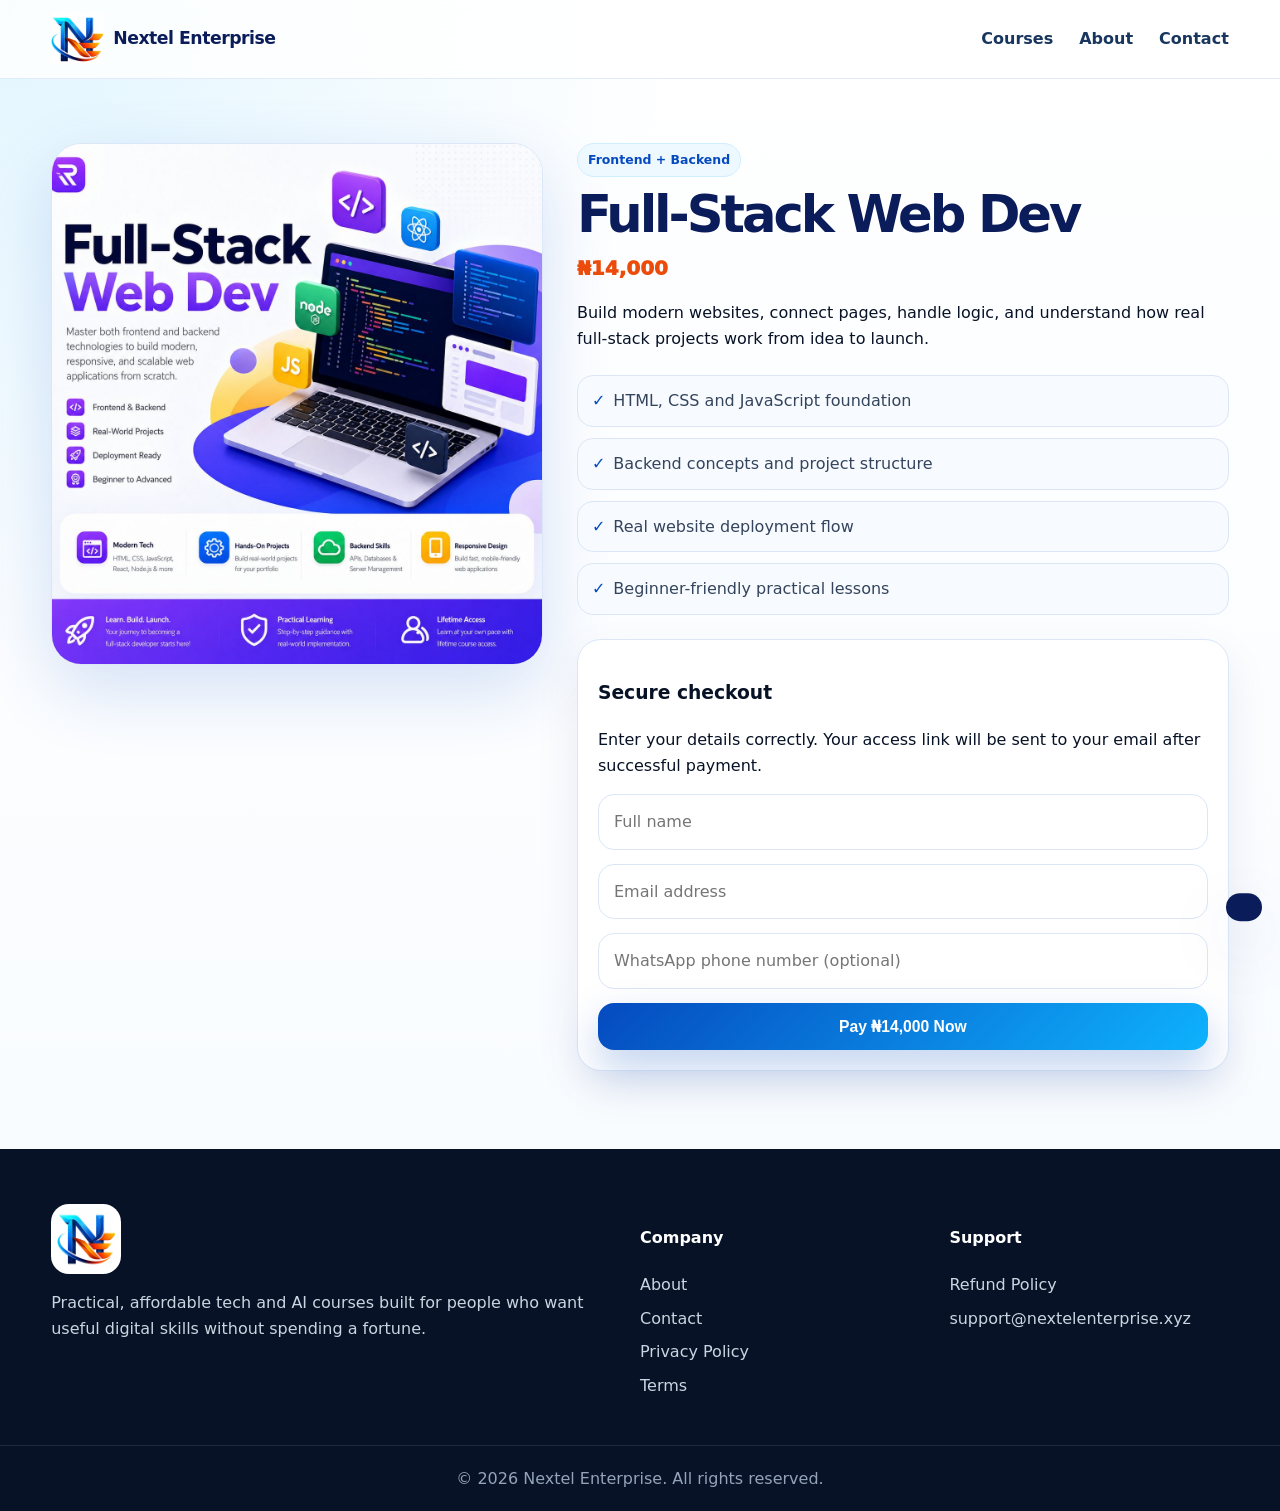
==== product6163.html @ 2b220c08 "Add files via upload" ====
<!doctype html>
<html lang="en">

<!-- Mirrored from nextelenterprise.xyz/product.php?course=full-stack-web-dev by HTTrack Website Copier/3.x [XR&CO'2014], Mon, 29 Jun 2026 17:29:17 GMT -->
<!-- Added by HTTrack --><meta http-equiv="content-type" content="text/html;charset=UTF-8" /><!-- /Added by HTTrack -->
<head>
  <meta charset="utf-8">
  <meta name="viewport" content="width=device-width, initial-scale=1">
  <title>Full-Stack Web Dev | Nextel Enterprise</title>
  <meta name="description" content="Build modern websites, connect pages, handle logic, and understand how real full-stack projects work from idea to launch.">
  <meta name="theme-color" content="#054ABF">
  <meta property="og:title" content="Full-Stack Web Dev | Nextel Enterprise">
  <meta property="og:description" content="Build modern websites, connect pages, handle logic, and understand how real full-stack projects work from idea to launch.">
  <meta property="og:image" content="assets/images/logo.png">
  <meta property="og:url" content="index.html">
  <meta property="og:type" content="website">
  <link rel="apple-touch-icon" sizes="180x180" href="assets/favicon/apple-touch-icon.png">
  <link rel="icon" type="image/png" sizes="32x32" href="assets/favicon/favicon-32x32.png">
  <link rel="icon" type="image/png" sizes="16x16" href="assets/favicon/favicon-16x16.png">
  <link rel="manifest" href="assets/favicon/site.webmanifest">
  <link rel="shortcut icon" href="assets/favicon/favicon.ico">
  <link rel="stylesheet" href="assets/css/style.css">
  
</head>
<body>
<header class="site-header">
  <nav class="nav container">
    <a href="index.html" class="brand" aria-label="Nextel Enterprise home"><img src="assets/images/logo.png" alt="Nextel Enterprise logo"><span>Nextel Enterprise</span></a>
    <button class="nav-toggle" type="button" aria-label="Open menu">☰</button>
    <div class="nav-links">
      <a href="index.html#courses">Courses</a><a href="about.html">About</a><a href="contact.html">Contact</a>
    </div>
  </nav>
</header>
<main>
<section class="page-hero"><div class="container product-grid"><div class="product-image"><img class="js-lightbox" src="assets/images/full-stack-web-dev.jpg" alt="Full-Stack Web Dev"></div><div class="product-info"><span class="badge">Frontend + Backend</span><h1>Full-Stack Web Dev</h1><div class="price">₦14,000</div><p>Build modern websites, connect pages, handle logic, and understand how real full-stack projects work from idea to launch.</p><ul class="features-list"><li>HTML, CSS and JavaScript foundation</li><li>Backend concepts and project structure</li><li>Real website deployment flow</li><li>Beginner-friendly practical lessons</li></ul><div class="checkout-box" id="checkout"><h3>Secure checkout</h3><p>Enter your details correctly. Your access link will be sent to your email after successful payment.</p><div class="form-grid"><input type="text" id="buyer_name" placeholder="Full name" required><input type="email" id="buyer_email" placeholder="Email address" required><input type="tel" id="buyer_phone" placeholder="WhatsApp phone number (optional)"><button class="btn btn-primary" onclick="startPayment('full-stack-web-dev','Full-Stack Web Dev',14000,'pk_live_fe1d6997cd750f55143bb269ccb2351885711ffb')">Pay ₦14,000 Now</button><!-- <a class="btn btn-light" href="https://wa.me/2347048831912">Need help? Chat on WhatsApp</a> --></div></div></div></div></section><script>window.RUBAN_PREFIX='RE_';</script>
</main>
<footer class="footer">
  <div class="container footer-grid">
    <div><img src="assets/images/logo.png" class="footer-logo" alt="Nextel Enterprise"><p>Practical, affordable tech and AI courses built for people who want useful digital skills without spending a fortune.</p></div>
    <div><h4>Company</h4><a href="about.html">About</a><a href="contact.html">Contact</a><a href="privacy.html">Privacy Policy</a><a href="terms.html">Terms</a></div>
    <div><h4>Support</h4><a href="refund.html">Refund Policy</a><a href="mailto:support@nextelenterprise.xyz">support@nextelenterprise.xyz</a></div>
  </div>
  <div class="footer-bottom">© 2026 Nextel Enterprise. All rights reserved.</div>
</footer>
<div id="toast" class="toast"></div>
<script src="assets/js/main.js"></script>
</body>

<!-- Mirrored from nextelenterprise.xyz/product.php?course=full-stack-web-dev by HTTrack Website Copier/3.x [XR&CO'2014], Mon, 29 Jun 2026 17:29:17 GMT -->
</html>
---- assets/css/style.css ----
:root{--primary:#054ABF;--sky:#0EB2FD;--navy:#0A1C59;--orange:#EB4C0B;--gold:#FEA215;--soft:#F4F8FF;--ink:#071226;--muted:#64748b;--card:#ffffff;--line:#dbe7f7;--shadow:0 24px 70px rgba(5,74,191,.16);--radius:24px}*{box-sizing:border-box}html{scroll-behavior:smooth}body{margin:0;font-family:Inter,ui-sans-serif,system-ui,-apple-system,BlinkMacSystemFont,"Segoe UI",sans-serif;color:var(--ink);background:radial-gradient(circle at top left,rgba(14,178,253,.12),transparent 34%),linear-gradient(180deg,#fff 0,#f7fbff 100%);line-height:1.6}a{text-decoration:none;color:inherit}img{max-width:100%;display:block}.container{width:min(1180px,92%);margin:auto}.site-header{position:sticky;top:0;z-index:50;background:rgba(255,255,255,.82);backdrop-filter:blur(18px);border-bottom:1px solid rgba(219,231,247,.8)}.nav{height:78px;display:flex;align-items:center;justify-content:space-between}.brand{display:flex;align-items:center;gap:10px;font-weight:900;color:var(--navy);letter-spacing:-.03em}.brand img{width:52px;height:52px;object-fit:contain}.brand span{font-size:1.08rem}.nav-links{display:flex;align-items:center;gap:26px;font-weight:700;color:#18365e}.nav-links a:hover{color:var(--primary)}.nav-cta{background:linear-gradient(135deg,var(--primary),var(--sky));color:#fff!important;padding:12px 18px;border-radius:999px;box-shadow:0 12px 28px rgba(5,74,191,.24)}.nav-toggle{display:none;border:0;background:var(--navy);color:#fff;border-radius:12px;padding:10px 12px;font-size:1.2rem}.hero{padding:78px 0 46px;position:relative;overflow:hidden}.hero-grid{display:grid;grid-template-columns:1fr;align-items:center;gap:48px;max-width:880px;margin:auto;text-align:center}.eyebrow{display:inline-flex;align-items:center;gap:8px;background:#eef8ff;color:var(--primary);padding:8px 14px;border:1px solid #cfefff;border-radius:999px;font-size:.86rem;font-weight:900}.hero h1{font-size:clamp(2.45rem,5vw,5.4rem);line-height:.96;margin:20px 0 18px;letter-spacing:-.075em;color:var(--navy)}.hero h1 span{background:linear-gradient(135deg,var(--primary),var(--sky),var(--gold));-webkit-background-clip:text;color:transparent}.hero p{font-size:1.12rem;color:#44546a;max-width:720px;margin-left:auto;margin-right:auto}.hero-actions{display:flex;gap:14px;flex-wrap:wrap;margin:28px 0;justify-content:center}.btn{display:inline-flex;align-items:center;justify-content:center;gap:9px;border:0;border-radius:16px;padding:14px 20px;font-weight:900;cursor:pointer;transition:.25s ease;font-size:.98rem}.btn-primary{color:#fff;background:linear-gradient(135deg,var(--primary),var(--sky));box-shadow:0 18px 40px rgba(5,74,191,.25)}.btn-dark{color:#fff;background:var(--navy)}.btn-light{color:var(--navy);background:#fff;border:1px solid var(--line)}.btn:hover{transform:translateY(-2px)}.stats{display:grid;grid-template-columns:repeat(3,1fr);gap:12px;max-width:620px;margin:18px auto 0}.stat{background:rgba(255,255,255,.75);border:1px solid var(--line);border-radius:18px;padding:16px;box-shadow:0 10px 30px rgba(10,28,89,.06)}.stat b{display:block;color:var(--navy);font-size:1.25rem}.stat small{color:var(--muted);font-weight:700}.hero-card{position:relative}.hero-card:before{content:"";position:absolute;inset:35px -18px -18px 35px;background:linear-gradient(135deg,var(--sky),var(--gold));border-radius:32px;filter:blur(1px);opacity:.48}.hero-image{position:relative;border-radius:32px;overflow:hidden;box-shadow:var(--shadow);border:1px solid #fff;background:#fff}.hero-image img{width:100%;height:560px;object-fit:cover}.floating{position:absolute;left:-22px;bottom:36px;background:#fff;border:1px solid var(--line);box-shadow:var(--shadow);border-radius:22px;padding:16px 18px;max-width:250px}.floating b{color:var(--navy)}.section{padding:72px 0}.section-head{display:flex;justify-content:space-between;gap:25px;align-items:end;margin-bottom:30px}.section h2{font-size:clamp(2rem,3vw,3.2rem);line-height:1.02;margin:0;color:var(--navy);letter-spacing:-.055em}.section p.lead{color:var(--muted);max-width:620px;margin:12px 0 0}.feature-grid{display:grid;grid-template-columns:repeat(4,1fr);gap:18px}.feature{background:#fff;border:1px solid var(--line);border-radius:var(--radius);padding:22px;box-shadow:0 18px 45px rgba(10,28,89,.06)}.feature .icon{width:46px;height:46px;border-radius:14px;display:grid;place-items:center;background:linear-gradient(135deg,#eaf5ff,#fff0dc);font-size:1.35rem}.feature h3{margin:14px 0 7px;color:var(--navy)}.feature p{margin:0;color:var(--muted);font-size:.95rem}.courses-grid{display:grid;grid-template-columns:repeat(3,1fr);gap:24px}.course-card{background:#fff;border:1px solid var(--line);border-radius:28px;overflow:hidden;box-shadow:0 24px 60px rgba(10,28,89,.08);display:flex;flex-direction:column}.course-img{height:225px;object-fit:cover;object-position:top center;width:100%;background:#eaf3ff;cursor:zoom-in}.course-body{padding:22px;display:flex;flex-direction:column;flex:1}.course-top{display:flex;justify-content:space-between;gap:12px;align-items:start}.badge{display:inline-flex;background:#eef8ff;color:var(--primary);border:1px solid #cfefff;border-radius:999px;padding:6px 10px;font-size:.78rem;font-weight:900}.price{font-size:1.25rem;font-weight:950;color:var(--orange);white-space:nowrap}.course-card h3{font-size:1.35rem;margin:12px 0 8px;color:var(--navy);letter-spacing:-.025em}.course-card p{color:var(--muted);margin:0 0 18px;font-size:.96rem}.course-actions{margin-top:auto;display:grid;grid-template-columns:1fr 1fr;gap:10px}.featured{display:grid;grid-template-columns:.95fr 1.05fr;gap:34px;align-items:center;background:linear-gradient(135deg,var(--navy),#063994 55%,var(--sky));border-radius:34px;padding:28px;color:#fff;box-shadow:var(--shadow);overflow:hidden}.featured img{border-radius:26px;height:380px;width:100%;object-fit:cover;object-position:top center;cursor:zoom-in}.featured h2{color:#fff}.featured p{color:#dbeafe}.featured .badge{background:rgba(255,255,255,.13);border-color:rgba(255,255,255,.22);color:#fff}.featured .price{color:var(--gold);font-size:1.8rem}.testimonials{display:grid;grid-template-columns:1fr 1fr;gap:24px}.testimonial{background:#fff;border:1px solid var(--line);border-radius:28px;padding:22px;box-shadow:0 20px 55px rgba(10,28,89,.08);display:grid;grid-template-columns:112px 1fr;gap:18px;align-items:center}.testimonial img{width:112px;height:140px;object-fit:cover;object-position:top center;border-radius:22px;cursor:zoom-in}.testimonial p{color:#475569;margin:0 0 10px}.testimonial b{color:var(--navy)}.cta{padding:64px 0}.cta-box{background:radial-gradient(circle at 20% 10%,rgba(254,162,21,.35),transparent 30%),linear-gradient(135deg,#071a52,#054ABF);border-radius:36px;color:#fff;padding:50px;display:flex;justify-content:space-between;gap:28px;align-items:center;box-shadow:var(--shadow)}.cta-box h2{color:#fff}.cta-box p{color:#dbeafe;max-width:680px}.page-hero{padding:64px 0 28px}.content-card{background:#fff;border:1px solid var(--line);border-radius:28px;padding:30px;box-shadow:0 20px 55px rgba(10,28,89,.07)}.product-grid{display:grid;grid-template-columns:.86fr 1.14fr;gap:34px;align-items:start}.product-image{border-radius:30px;overflow:hidden;box-shadow:var(--shadow);border:1px solid var(--line)}.product-image img{width:100%;height:520px;object-fit:cover;object-position:top center;cursor:zoom-in}.product-info h1{font-size:clamp(2.2rem,4vw,4.2rem);line-height:1;margin:12px 0;color:var(--navy);letter-spacing:-.06em}.features-list{list-style:none;padding:0;margin:24px 0;display:grid;gap:11px}.features-list li{background:#f7fbff;border:1px solid var(--line);border-radius:16px;padding:12px 14px;color:#34445c}.features-list li:before{content:"✓";font-weight:900;color:var(--primary);margin-right:8px}.form-grid{display:grid;gap:14px}.form-grid input,.form-grid textarea{width:100%;border:1px solid var(--line);border-radius:16px;padding:14px 15px;font:inherit;outline:none;background:#fff}.form-grid input:focus,.form-grid textarea:focus{border-color:var(--sky);box-shadow:0 0 0 4px rgba(14,178,253,.12)}.checkout-box{background:#fff;border:1px solid var(--line);border-radius:24px;padding:20px;box-shadow:0 18px 45px rgba(10,28,89,.08);margin-top:22px}.footer{background:#071226;color:#cbd5e1;margin-top:50px;padding-top:55px}.footer-grid{display:grid;grid-template-columns:2fr 1fr 1fr;gap:30px}.footer-logo{width:70px;background:#fff;border-radius:18px;padding:6px;margin-bottom:14px}.footer h4{color:#fff}.footer a{display:block;color:#cbd5e1;margin:8px 0}.footer a:hover{color:#fff}.footer-bottom{text-align:center;border-top:1px solid rgba(255,255,255,.1);padding:20px;margin-top:38px;color:#94a3b8}.toast{position:fixed;right:18px;bottom:18px;background:var(--navy);color:#fff;padding:14px 18px;border-radius:16px;box-shadow:var(--shadow);transform:translateY(140%);transition:.25s;z-index:90}.toast.show{transform:translateY(0)}.testimonial-slider-wrap{position:relative;overflow:hidden}.testimonial-track{display:flex;transition:transform .5s ease}.testimonial-slide{flex:0 0 33.3333%;padding:0 12px}.testimonial-card{background:#fff;border:1px solid var(--line);border-radius:28px;padding:24px;box-shadow:0 20px 55px rgba(10,28,89,.08);display:flex;flex-direction:column;gap:16px;height:100%;min-height:260px}.testimonial-card img,.testimonial-avatar{width:64px;height:64px;border-radius:50%;object-fit:cover}.testimonial-avatar{display:grid;place-items:center;color:#fff;font-weight:900;font-size:1.05rem}.testimonial-body p{color:#475569;margin:0 0 14px;font-size:.96rem}.testimonial-author b{display:block;color:var(--navy)}.testimonial-author small{color:var(--muted);font-weight:700}.testimonial-controls{display:flex;align-items:center;justify-content:center;gap:18px;margin-top:28px}.t-btn{width:44px;height:44px;border-radius:50%;border:1px solid var(--line);background:#fff;color:var(--navy);font-size:1.1rem;cursor:pointer;display:grid;place-items:center;box-shadow:0 10px 24px rgba(10,28,89,.08);transition:.25s ease}.t-btn:hover{background:var(--primary);color:#fff;transform:translateY(-2px)}.t-dots{display:flex;gap:8px}.t-dot{width:9px;height:9px;border-radius:50%;background:var(--line);border:0;cursor:pointer;padding:0}.t-dot.active{background:var(--primary);width:22px;border-radius:5px;transition:.25s ease}@media(max-width:900px){.hero-grid,.featured,.product-grid{grid-template-columns:1fr}.courses-grid,.feature-grid{grid-template-columns:repeat(2,1fr)}.hero-image img{height:420px}.section-head,.cta-box{display:block}.floating{position:relative;left:auto;bottom:auto;margin-top:15px}.footer-grid,.testimonials{grid-template-columns:1fr}.testimonial-slide{flex:0 0 50%}.nav-toggle{display:block}.nav-links{position:absolute;top:78px;left:4%;right:4%;background:#fff;border:1px solid var(--line);box-shadow:var(--shadow);border-radius:22px;padding:18px;display:none;flex-direction:column;align-items:flex-start}.nav-links.open{display:flex}}@media(max-width:560px){.courses-grid,.feature-grid,.stats{grid-template-columns:1fr}.hero{padding-top:48px}.hero h1{font-size:2.75rem}.course-actions{grid-template-columns:1fr}.cta-box{padding:30px}.testimonial{grid-template-columns:1fr}.testimonial-slide{flex:0 0 100%}.product-image img{height:330px}.brand span{display:none}}
.lightbox-modal{position:fixed;inset:0;background:rgba(7,18,38,.88);z-index:200;display:none;align-items:center;justify-content:center;padding:24px}.lightbox-modal.open{display:flex}.lightbox-modal img{max-width:min(96vw,1100px);max-height:86vh;border-radius:18px;box-shadow:0 24px 70px rgba(0,0,0,.35);background:#fff}.lightbox-close{position:absolute;top:18px;right:20px;width:46px;height:46px;border:0;border-radius:999px;background:#fff;color:var(--navy);font-size:30px;line-height:1;cursor:pointer;box-shadow:0 12px 28px rgba(0,0,0,.2)}.lightbox-caption{position:absolute;left:24px;right:24px;bottom:18px;text-align:center;color:#fff;font-weight:800;text-shadow:0 2px 12px rgba(0,0,0,.6)}
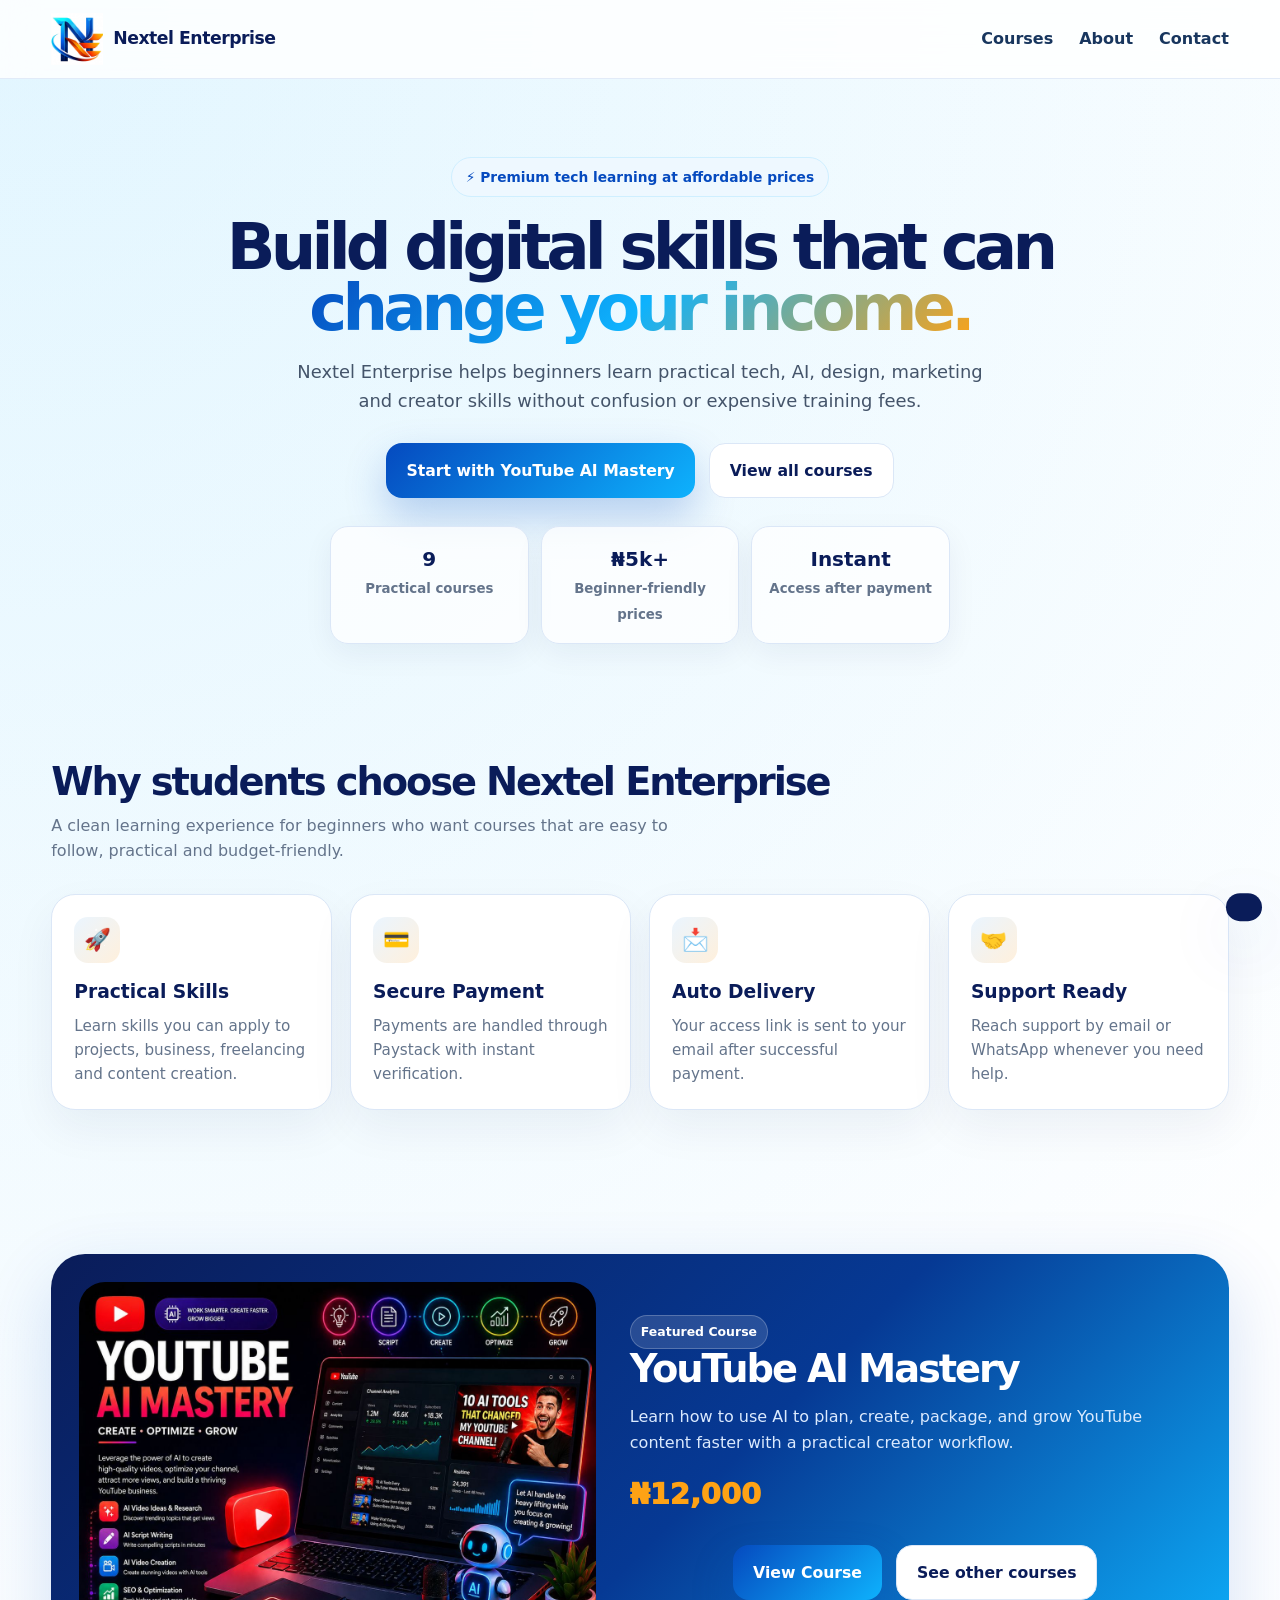
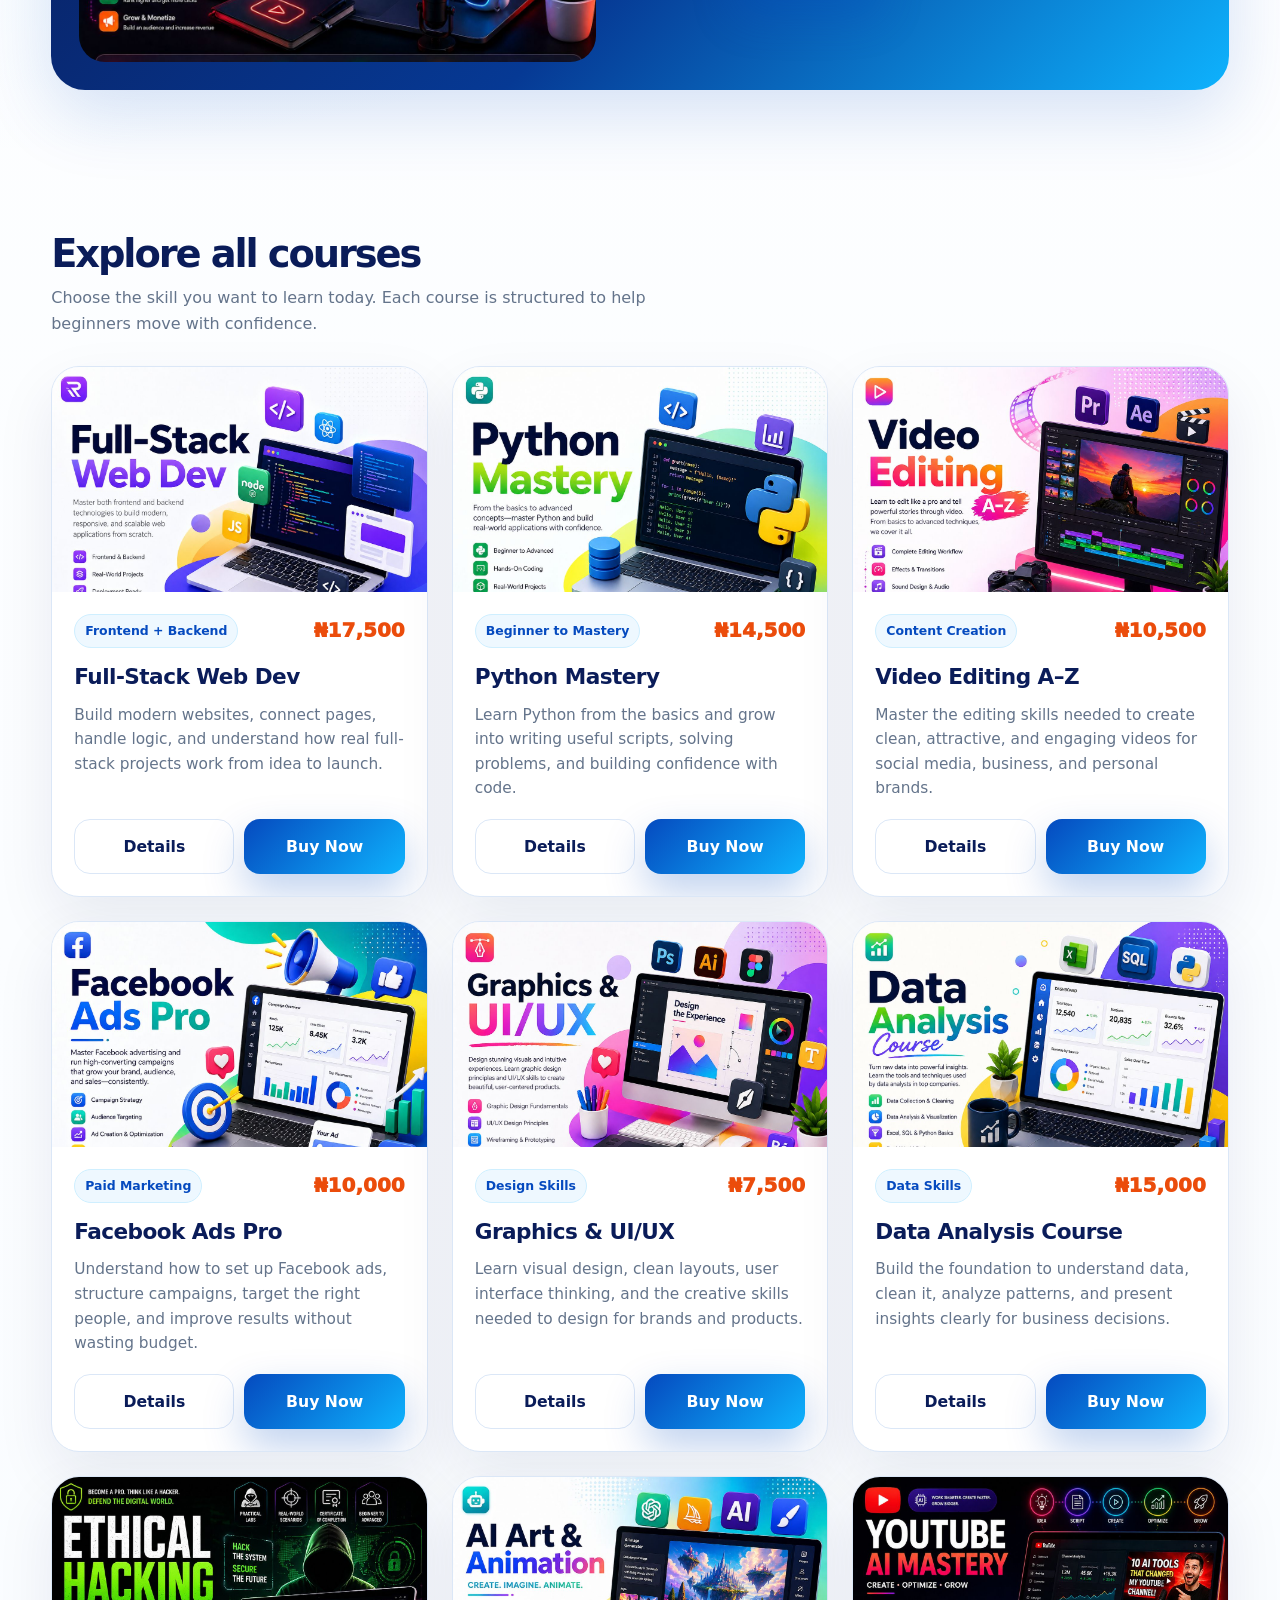
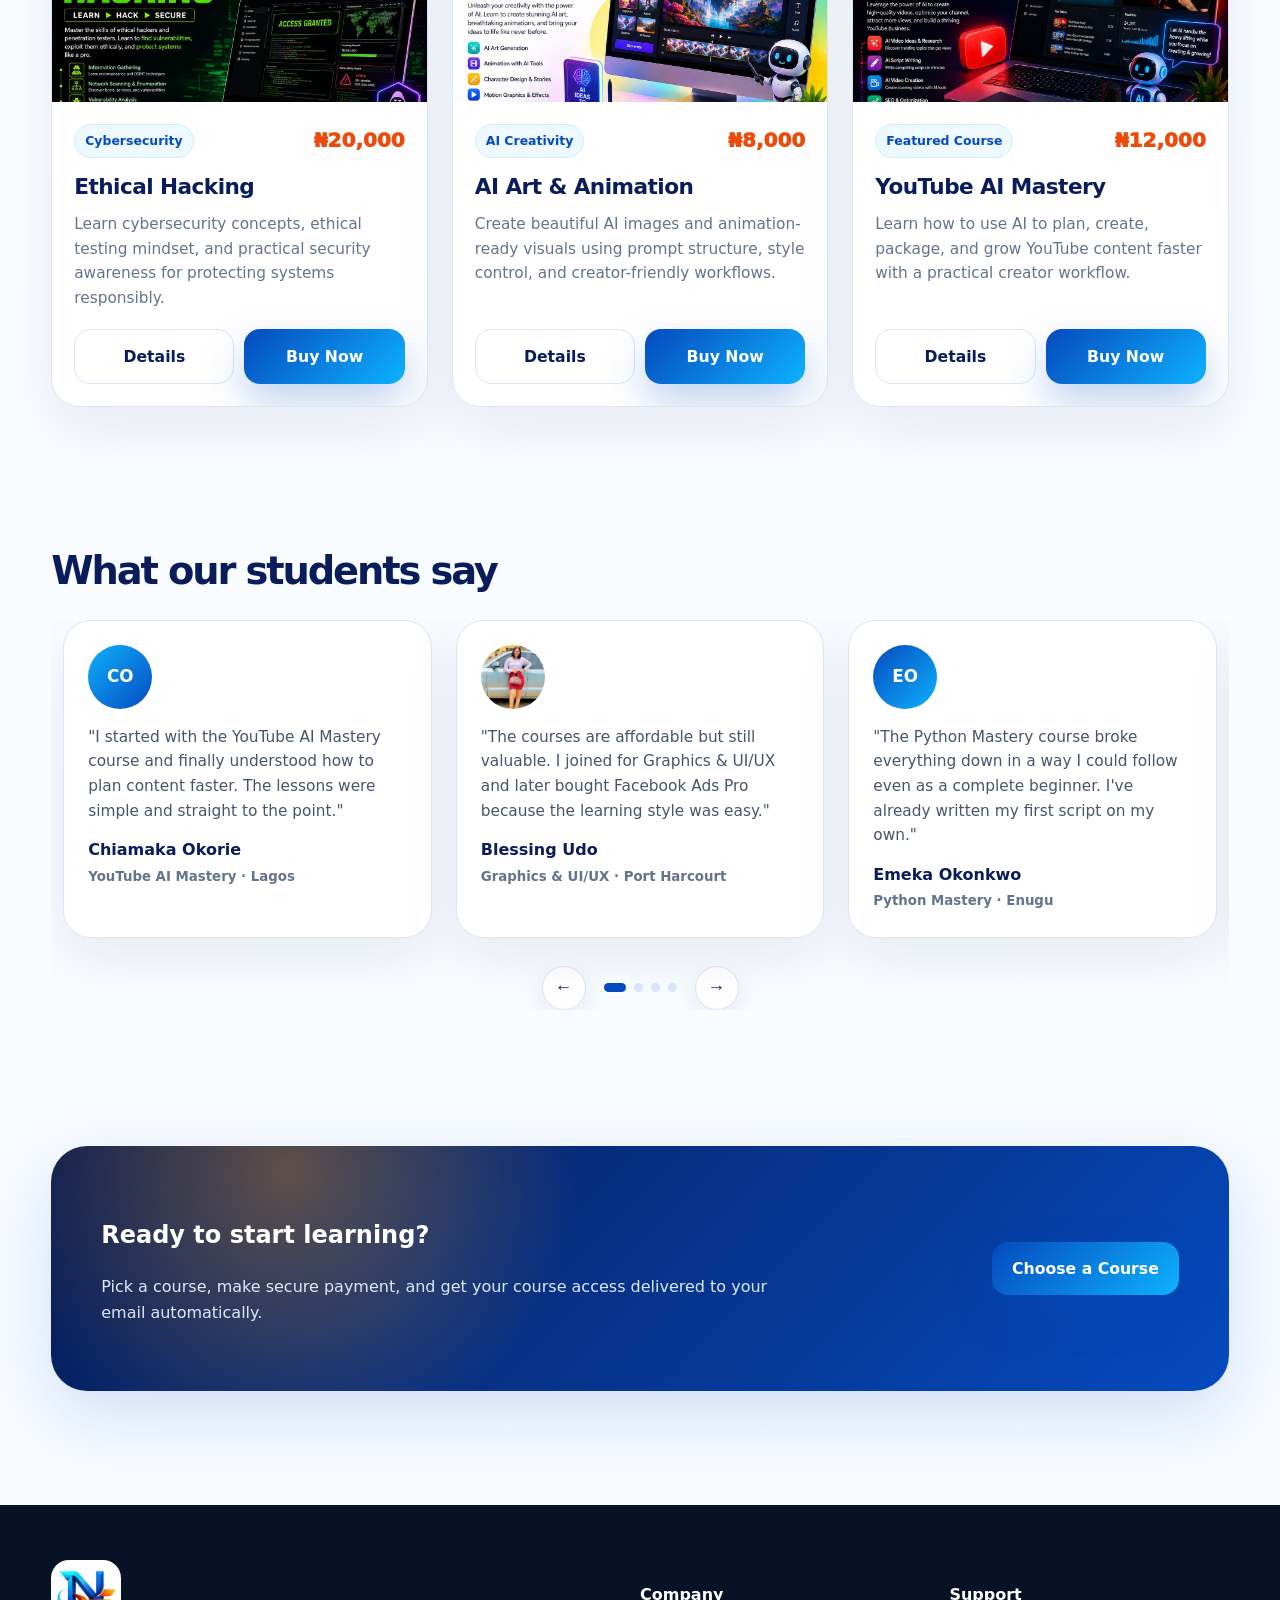
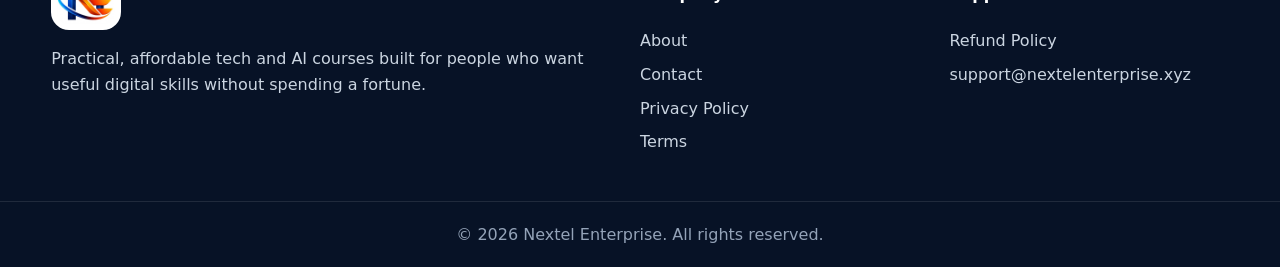
==== commit bbdd87aa: "Revise product page content and layout Updated course title and description for SEO and clarity. Add" ====
--- a/product6163.html
+++ b/product6163.html
@@ -1,16 +1,16 @@
 <!doctype html>
 <html lang="en">
 
-<!-- Mirrored from nextelenterprise.xyz/product.php?course=full-stack-web-dev by HTTrack Website Copier/3.x [XR&CO'2014], Mon, 29 Jun 2026 17:29:17 GMT -->
+<!-- Mirrored from nextelenterprise.xyz/ by HTTrack Website Copier/3.x [XR&CO'2014], Mon, 29 Jun 2026 17:28:44 GMT -->
 <!-- Added by HTTrack --><meta http-equiv="content-type" content="text/html;charset=UTF-8" /><!-- /Added by HTTrack -->
 <head>
   <meta charset="utf-8">
   <meta name="viewport" content="width=device-width, initial-scale=1">
-  <title>Full-Stack Web Dev | Nextel Enterprise</title>
-  <meta name="description" content="Build modern websites, connect pages, handle logic, and understand how real full-stack projects work from idea to launch.">
+  <title>Nextel Enterprise - Affordable Tech &amp; AI Courses</title>
+  <meta name="description" content="Affordable tech and AI courses from Nextel Enterprise. Learn practical skills in web development, Python, video editing, Facebook ads, UI/UX, data analysis, ethical hacking and YouTube AI.">
   <meta name="theme-color" content="#054ABF">
-  <meta property="og:title" content="Full-Stack Web Dev | Nextel Enterprise">
-  <meta property="og:description" content="Build modern websites, connect pages, handle logic, and understand how real full-stack projects work from idea to launch.">
+  <meta property="og:title" content="Nextel Enterprise - Affordable Tech &amp; AI Courses">
+  <meta property="og:description" content="Affordable tech and AI courses from Nextel Enterprise. Learn practical skills in web development, Python, video editing, Facebook ads, UI/UX, data analysis, ethical hacking and YouTube AI.">
   <meta property="og:image" content="assets/images/logo.png">
   <meta property="og:url" content="index.html">
   <meta property="og:type" content="website">
@@ -20,7 +20,7 @@
   <link rel="manifest" href="assets/favicon/site.webmanifest">
   <link rel="shortcut icon" href="assets/favicon/favicon.ico">
   <link rel="stylesheet" href="assets/css/style.css">
-  
+  <script src="https://js.paystack.co/v1/inline.js"></script>
 </head>
 <body>
 <header class="site-header">
@@ -33,7 +33,148 @@
   </nav>
 </header>
 <main>
-<section class="page-hero"><div class="container product-grid"><div class="product-image"><img class="js-lightbox" src="assets/images/full-stack-web-dev.jpg" alt="Full-Stack Web Dev"></div><div class="product-info"><span class="badge">Frontend + Backend</span><h1>Full-Stack Web Dev</h1><div class="price">₦14,000</div><p>Build modern websites, connect pages, handle logic, and understand how real full-stack projects work from idea to launch.</p><ul class="features-list"><li>HTML, CSS and JavaScript foundation</li><li>Backend concepts and project structure</li><li>Real website deployment flow</li><li>Beginner-friendly practical lessons</li></ul><div class="checkout-box" id="checkout"><h3>Secure checkout</h3><p>Enter your details correctly. Your access link will be sent to your email after successful payment.</p><div class="form-grid"><input type="text" id="buyer_name" placeholder="Full name" required><input type="email" id="buyer_email" placeholder="Email address" required><input type="tel" id="buyer_phone" placeholder="WhatsApp phone number (optional)"><button class="btn btn-primary" onclick="startPayment('full-stack-web-dev','Full-Stack Web Dev',14000,'pk_live_fe1d6997cd750f55143bb269ccb2351885711ffb')">Pay ₦14,000 Now</button><!-- <a class="btn btn-light" href="https://wa.me/2347048831912">Need help? Chat on WhatsApp</a> --></div></div></div></div></section><script>window.RUBAN_PREFIX='RE_';</script>
+<section class="hero">
+  <div class="container hero-grid">
+    <div>
+      <span class="eyebrow">⚡ Premium tech learning at affordable prices</span>
+      <h1>Build digital skills that can <span>change your income.</span></h1>
+      <p>Nextel Enterprise helps beginners learn practical tech, AI, design, marketing and creator skills without confusion or expensive training fees.</p>
+      <div class="hero-actions"><a class="btn btn-primary" href="#featured">Start with YouTube AI Mastery</a><a class="btn btn-light" href="#courses">View all courses</a></div>
+      <div class="stats"><div class="stat"><b>9</b><small>Practical courses</small></div><div class="stat"><b>₦5k+</b><small>Beginner-friendly prices</small></div><div class="stat"><b>Instant</b><small>Access after payment</small></div></div>
+    </div>
+  </div>
+</section>
+<section class="section">
+  <div class="container">
+    <div class="section-head"><div><h2>Why students choose Nextel Enterprise</h2><p class="lead">A clean learning experience for beginners who want courses that are easy to follow, practical and budget-friendly.</p></div></div>
+    <div class="feature-grid">
+      <div class="feature"><div class="icon">🚀</div><h3>Practical Skills</h3><p>Learn skills you can apply to projects, business, freelancing and content creation.</p></div>
+      <div class="feature"><div class="icon">💳</div><h3>Secure Payment</h3><p>Payments are handled through Paystack with instant verification.</p></div>
+      <div class="feature"><div class="icon">📩</div><h3>Auto Delivery</h3><p>Your access link is sent to your email after successful payment.</p></div>
+      <div class="feature"><div class="icon">🤝</div><h3>Support Ready</h3><p>Reach support by email or WhatsApp whenever you need help.</p></div>
+    </div>
+  </div>
+</section>
+<section class="section" id="featured"><div class="container featured"><img class="js-lightbox" src="assets/images/youtube-ai-mastery.jpg" alt="YouTube AI Mastery"><div><span class="badge">Featured Course</span><h2>YouTube AI Mastery</h2><p>Learn how to use AI to plan, create, package, and grow YouTube content faster with a practical creator workflow.</p><div class="price">₦12,000</div><div class="hero-actions"><a class="btn btn-primary" href="product6c25.html?course=youtube-ai-mastery">View Course</a><a class="btn btn-light" href="#courses">See other courses</a></div></div></div></section>
+<section class="section" id="courses">
+  <div class="container">
+    <div class="section-head"><div><h2>Explore all courses</h2><p class="lead">Choose the skill you want to learn today. Each course is structured to help beginners move with confidence.</p></div></div>
+    <div class="courses-grid">
+            <article class="course-card">
+        <img class="course-img js-lightbox" src="assets/images/full-stack-web-dev.jpg" alt="Full-Stack Web Dev course image">
+        <div class="course-body"><div class="course-top"><span class="badge">Frontend + Backend</span><span class="price">₦17,500</span></div><h3>Full-Stack Web Dev</h3><p>Build modern websites, connect pages, handle logic, and understand how real full-stack projects work from idea to launch.</p><div class="course-actions"><a class="btn btn-light" href="product6163.html?course=full-stack-web-dev">Details</a><a class="btn btn-primary" href="product6163.html?course=full-stack-web-dev#checkout">Buy Now</a></div></div>
+      </article>
+            <article class="course-card">
+        <img class="course-img js-lightbox" src="assets/images/python-mastery.jpg" alt="Python Mastery course image">
+        <div class="course-body"><div class="course-top"><span class="badge">Beginner to Mastery</span><span class="price">₦14,500</span></div><h3>Python Mastery</h3><p>Learn Python from the basics and grow into writing useful scripts, solving problems, and building confidence with code.</p><div class="course-actions"><a class="btn btn-light" href="productb296.html?course=python-mastery">Details</a><a class="btn btn-primary" href="productb296.html?course=python-mastery#checkout">Buy Now</a></div></div>
+      </article>
+            <article class="course-card">
+        <img class="course-img js-lightbox" src="assets/images/video-editing-az.jpg" alt="Video Editing A–Z course image">
+        <div class="course-body"><div class="course-top"><span class="badge">Content Creation</span><span class="price">₦10,500</span></div><h3>Video Editing A–Z</h3><p>Master the editing skills needed to create clean, attractive, and engaging videos for social media, business, and personal brands.</p><div class="course-actions"><a class="btn btn-light" href="productea76.html?course=video-editing-az">Details</a><a class="btn btn-primary" href="productea76.html?course=video-editing-az#checkout">Buy Now</a></div></div>
+      </article>
+            <article class="course-card">
+        <img class="course-img js-lightbox" src="assets/images/facebook-ads-pro.jpg" alt="Facebook Ads Pro course image">
+        <div class="course-body"><div class="course-top"><span class="badge">Paid Marketing</span><span class="price">₦10,000</span></div><h3>Facebook Ads Pro</h3><p>Understand how to set up Facebook ads, structure campaigns, target the right people, and improve results without wasting budget.</p><div class="course-actions"><a class="btn btn-light" href="product3ab4.html?course=facebook-ads-pro">Details</a><a class="btn btn-primary" href="product3ab4.html?course=facebook-ads-pro#checkout">Buy Now</a></div></div>
+      </article>
+            <article class="course-card">
+        <img class="course-img js-lightbox" src="assets/images/graphics-ui-ux.jpg" alt="Graphics &amp; UI/UX course image">
+        <div class="course-body"><div class="course-top"><span class="badge">Design Skills</span><span class="price">₦7,500</span></div><h3>Graphics &amp; UI/UX</h3><p>Learn visual design, clean layouts, user interface thinking, and the creative skills needed to design for brands and products.</p><div class="course-actions"><a class="btn btn-light" href="product063f.html?course=graphics-ui-ux">Details</a><a class="btn btn-primary" href="product063f.html?course=graphics-ui-ux#checkout">Buy Now</a></div></div>
+      </article>
+            <article class="course-card">
+        <img class="course-img js-lightbox" src="assets/images/data-analysis-course.jpg" alt="Data Analysis Course course image">
+        <div class="course-body"><div class="course-top"><span class="badge">Data Skills</span><span class="price">₦15,000</span></div><h3>Data Analysis Course</h3><p>Build the foundation to understand data, clean it, analyze patterns, and present insights clearly for business decisions.</p><div class="course-actions"><a class="btn btn-light" href="product6f91.html?course=data-analysis-course">Details</a><a class="btn btn-primary" href="product6f91.html?course=data-analysis-course#checkout">Buy Now</a></div></div>
+      </article>
+            <article class="course-card">
+        <img class="course-img js-lightbox" src="assets/images/ethical-hacking.jpg" alt="Ethical Hacking course image">
+        <div class="course-body"><div class="course-top"><span class="badge">Cybersecurity</span><span class="price">₦20,000</span></div><h3>Ethical Hacking</h3><p>Learn cybersecurity concepts, ethical testing mindset, and practical security awareness for protecting systems responsibly.</p><div class="course-actions"><a class="btn btn-light" href="productf786.html?course=ethical-hacking">Details</a><a class="btn btn-primary" href="productf786.html?course=ethical-hacking#checkout">Buy Now</a></div></div>
+      </article>
+            <article class="course-card">
+        <img class="course-img js-lightbox" src="assets/images/ai-art-animation.jpg" alt="AI Art &amp; Animation course image">
+        <div class="course-body"><div class="course-top"><span class="badge">AI Creativity</span><span class="price">₦8,000</span></div><h3>AI Art &amp; Animation</h3><p>Create beautiful AI images and animation-ready visuals using prompt structure, style control, and creator-friendly workflows.</p><div class="course-actions"><a class="btn btn-light" href="product73f9.html?course=ai-art-animation">Details</a><a class="btn btn-primary" href="product73f9.html?course=ai-art-animation#checkout">Buy Now</a></div></div>
+      </article>
+            <article class="course-card">
+        <img class="course-img js-lightbox" src="assets/images/youtube-ai-mastery.jpg" alt="YouTube AI Mastery course image">
+        <div class="course-body"><div class="course-top"><span class="badge">Featured Course</span><span class="price">₦12,000</span></div><h3>YouTube AI Mastery</h3><p>Learn how to use AI to plan, create, package, and grow YouTube content faster with a practical creator workflow.</p><div class="course-actions"><a class="btn btn-light" href="product6c25.html?course=youtube-ai-mastery">Details</a><a class="btn btn-primary" href="product6c25.html?course=youtube-ai-mastery#checkout">Buy Now</a></div></div>
+      </article>
+          </div>
+  </div>
+</section>
+<section class="section testimonials-section">
+  <div class="container">
+    <div class="section-head"><div><h2>What our students say</h2></div></div>
+    <div class="testimonial-slider-wrap">
+      <div class="testimonial-track" id="testimonialTrack">
+
+        <div class="testimonial-slide">
+          <div class="testimonial-card">
+            <div class="testimonial-avatar" style="background:linear-gradient(135deg,#0EB2FD,#054ABF)">CO</div>
+            <div class="testimonial-body">
+              <p>"I started with the YouTube AI Mastery course and finally understood how to plan content faster. The lessons were simple and straight to the point."</p>
+              <div class="testimonial-author"><b>Chiamaka Okorie</b><small>YouTube AI Mastery &middot; Lagos</small></div>
+            </div>
+          </div>
+        </div>
+
+        <div class="testimonial-slide">
+          <div class="testimonial-card">
+            <img src="assets/images/testimony2.jpg" alt="Blessing Udo">
+            <div class="testimonial-body">
+              <p>"The courses are affordable but still valuable. I joined for Graphics &amp; UI/UX and later bought Facebook Ads Pro because the learning style was easy."</p>
+              <div class="testimonial-author"><b>Blessing Udo</b><small>Graphics &amp; UI/UX &middot; Port Harcourt</small></div>
+            </div>
+          </div>
+        </div>
+
+        <div class="testimonial-slide">
+          <div class="testimonial-card">
+            <div class="testimonial-avatar" style="background:linear-gradient(135deg,#054ABF,#0EB2FD)">EO</div>
+            <div class="testimonial-body">
+              <p>"The Python Mastery course broke everything down in a way I could follow even as a complete beginner. I've already written my first script on my own."</p>
+              <div class="testimonial-author"><b>Emeka Okonkwo</b><small>Python Mastery &middot; Enugu</small></div>
+            </div>
+          </div>
+        </div>
+
+        <div class="testimonial-slide">
+          <div class="testimonial-card">
+            <div class="testimonial-avatar" style="background:linear-gradient(135deg,#EB4C0B,#FEA215)">FA</div>
+            <div class="testimonial-body">
+              <p>"I enrolled in the Video Editing A–Z course and within two weeks I was editing reels for small businesses around me. Money well spent."</p>
+              <div class="testimonial-author"><b>Fatima Abubakar</b><small>Video Editing A–Z &middot; Abuja</small></div>
+            </div>
+          </div>
+        </div>
+
+        <div class="testimonial-slide">
+          <div class="testimonial-card">
+            <div class="testimonial-avatar" style="background:linear-gradient(135deg,#0A1C59,#054ABF)">TN</div>
+            <div class="testimonial-body">
+              <p>"The Data Analysis course gave me a real edge at work. My boss noticed the difference in how I present reports and I got more responsibilities."</p>
+              <div class="testimonial-author"><b>Tunde Nwosu</b><small>Data Analysis &middot; Ibadan</small></div>
+            </div>
+          </div>
+        </div>
+
+        <div class="testimonial-slide">
+          <div class="testimonial-card">
+            <div class="testimonial-avatar" style="background:linear-gradient(135deg,#054ABF,#FEA215)">AO</div>
+            <div class="testimonial-body">
+              <p>"Facebook Ads Pro changed how I run campaigns for my clothing business. I went from wasting money on boosting posts to running proper ad sets."</p>
+              <div class="testimonial-author"><b>Adaeze Onyeka</b><small>Facebook Ads Pro &middot; Onitsha</small></div>
+            </div>
+          </div>
+        </div>
+
+      </div>
+      <div class="testimonial-controls">
+        <button class="t-btn t-prev" id="tPrev" aria-label="Previous">&#8592;</button>
+        <div class="t-dots" id="tDots"></div>
+        <button class="t-btn t-next" id="tNext" aria-label="Next">&#8594;</button>
+      </div>
+    </div>
+  </div>
+</section>
+<section class="cta"><div class="container cta-box"><div><h2>Ready to start learning?</h2><p>Pick a course, make secure payment, and get your course access delivered to your email automatically.</p></div><a class="btn btn-primary" href="#courses">Choose a Course</a></div></section>
 </main>
 <footer class="footer">
   <div class="container footer-grid">
@@ -47,5 +188,5 @@
 <script src="assets/js/main.js"></script>
 </body>
 
-<!-- Mirrored from nextelenterprise.xyz/product.php?course=full-stack-web-dev by HTTrack Website Copier/3.x [XR&CO'2014], Mon, 29 Jun 2026 17:29:17 GMT -->
+<!-- Mirrored from nextelenterprise.xyz/ by HTTrack Website Copier/3.x [XR&CO'2014], Mon, 29 Jun 2026 17:29:17 GMT -->
 </html>
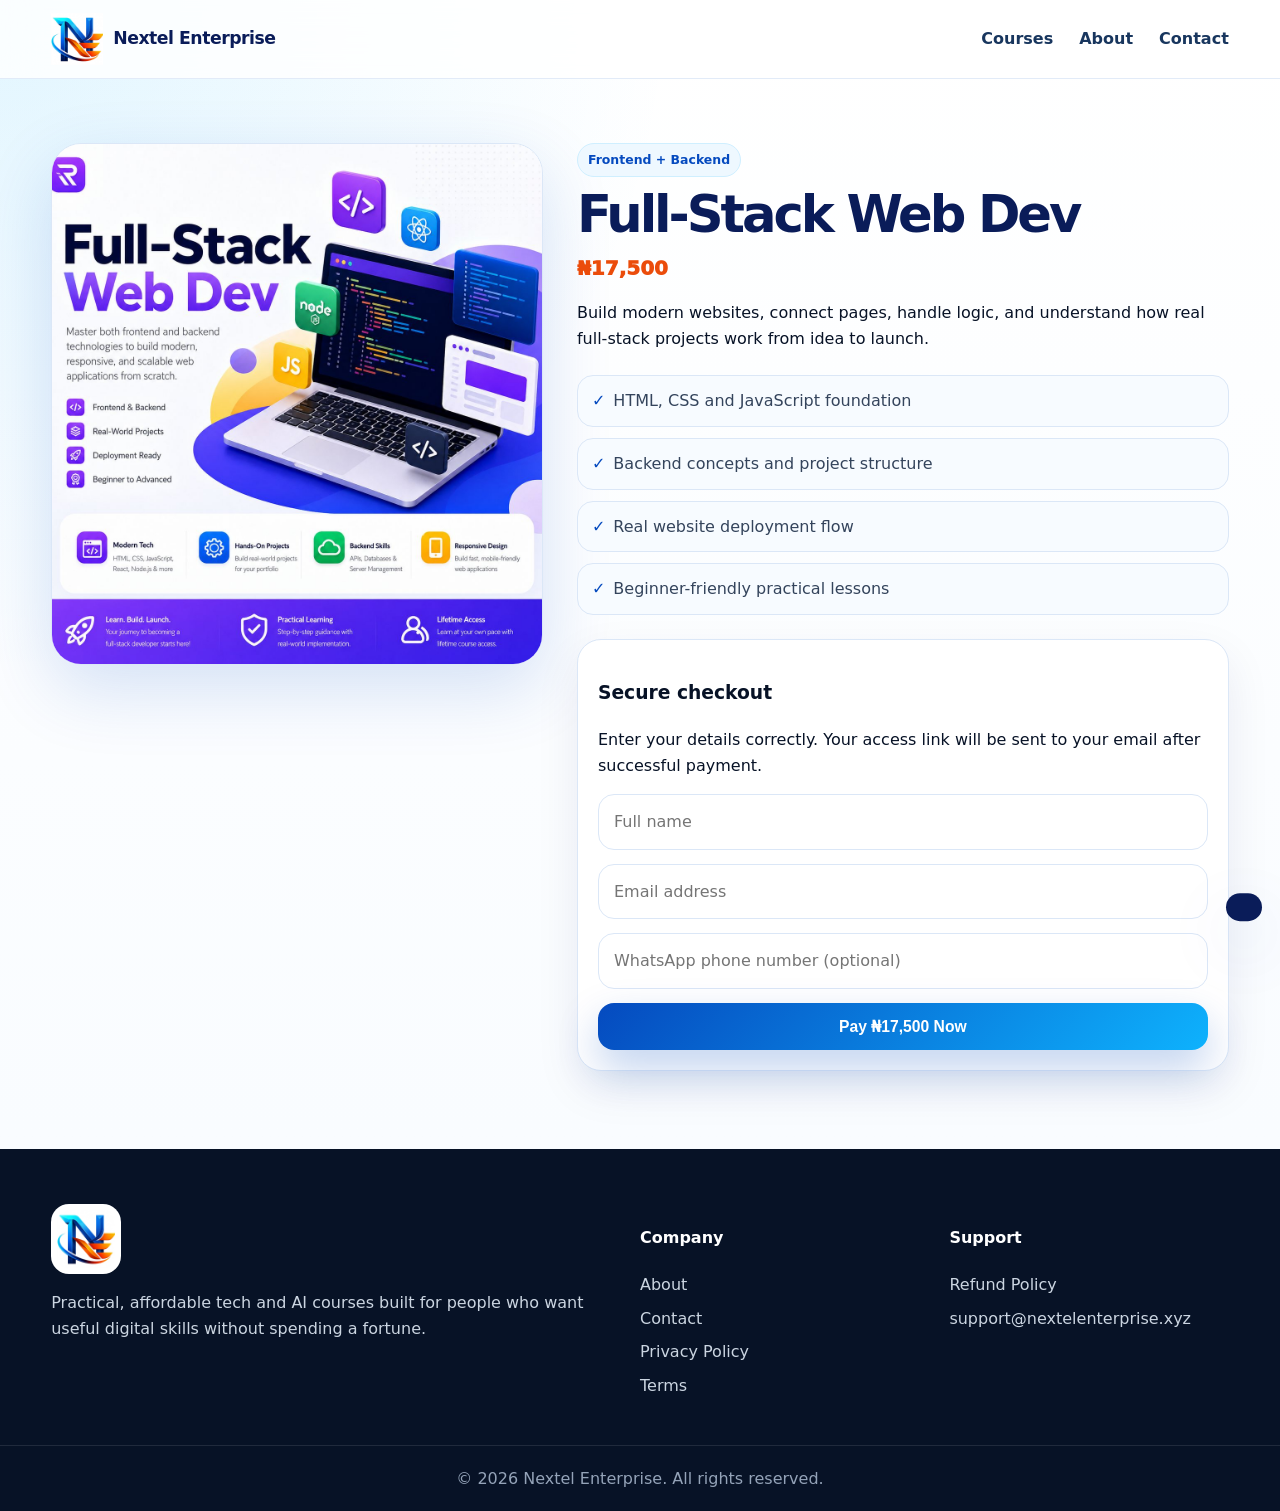
==== commit 89b858b3: "Revise title and meta description for SEO Updated the title and meta description for the Full-Stack " ====
--- a/product6163.html
+++ b/product6163.html
@@ -1,16 +1,16 @@
 <!doctype html>
 <html lang="en">
 
-<!-- Mirrored from nextelenterprise.xyz/ by HTTrack Website Copier/3.x [XR&CO'2014], Mon, 29 Jun 2026 17:28:44 GMT -->
+<!-- Mirrored from nextelenterprise.xyz/product.php?course=full-stack-web-dev by HTTrack Website Copier/3.x [XR&CO'2014], Mon, 29 Jun 2026 17:29:17 GMT -->
 <!-- Added by HTTrack --><meta http-equiv="content-type" content="text/html;charset=UTF-8" /><!-- /Added by HTTrack -->
 <head>
   <meta charset="utf-8">
   <meta name="viewport" content="width=device-width, initial-scale=1">
-  <title>Nextel Enterprise - Affordable Tech &amp; AI Courses</title>
-  <meta name="description" content="Affordable tech and AI courses from Nextel Enterprise. Learn practical skills in web development, Python, video editing, Facebook ads, UI/UX, data analysis, ethical hacking and YouTube AI.">
+  <title>Full-Stack Web Dev | Nextel Enterprise</title>
+  <meta name="description" content="Build modern websites, connect pages, handle logic, and understand how real full-stack projects work from idea to launch.">
   <meta name="theme-color" content="#054ABF">
-  <meta property="og:title" content="Nextel Enterprise - Affordable Tech &amp; AI Courses">
-  <meta property="og:description" content="Affordable tech and AI courses from Nextel Enterprise. Learn practical skills in web development, Python, video editing, Facebook ads, UI/UX, data analysis, ethical hacking and YouTube AI.">
+  <meta property="og:title" content="Full-Stack Web Dev | Nextel Enterprise">
+  <meta property="og:description" content="Build modern websites, connect pages, handle logic, and understand how real full-stack projects work from idea to launch.">
   <meta property="og:image" content="assets/images/logo.png">
   <meta property="og:url" content="index.html">
   <meta property="og:type" content="website">
@@ -20,7 +20,7 @@
   <link rel="manifest" href="assets/favicon/site.webmanifest">
   <link rel="shortcut icon" href="assets/favicon/favicon.ico">
   <link rel="stylesheet" href="assets/css/style.css">
-  <script src="https://js.paystack.co/v1/inline.js"></script>
+  
 </head>
 <body>
 <header class="site-header">
@@ -33,148 +33,7 @@
   </nav>
 </header>
 <main>
-<section class="hero">
-  <div class="container hero-grid">
-    <div>
-      <span class="eyebrow">⚡ Premium tech learning at affordable prices</span>
-      <h1>Build digital skills that can <span>change your income.</span></h1>
-      <p>Nextel Enterprise helps beginners learn practical tech, AI, design, marketing and creator skills without confusion or expensive training fees.</p>
-      <div class="hero-actions"><a class="btn btn-primary" href="#featured">Start with YouTube AI Mastery</a><a class="btn btn-light" href="#courses">View all courses</a></div>
-      <div class="stats"><div class="stat"><b>9</b><small>Practical courses</small></div><div class="stat"><b>₦5k+</b><small>Beginner-friendly prices</small></div><div class="stat"><b>Instant</b><small>Access after payment</small></div></div>
-    </div>
-  </div>
-</section>
-<section class="section">
-  <div class="container">
-    <div class="section-head"><div><h2>Why students choose Nextel Enterprise</h2><p class="lead">A clean learning experience for beginners who want courses that are easy to follow, practical and budget-friendly.</p></div></div>
-    <div class="feature-grid">
-      <div class="feature"><div class="icon">🚀</div><h3>Practical Skills</h3><p>Learn skills you can apply to projects, business, freelancing and content creation.</p></div>
-      <div class="feature"><div class="icon">💳</div><h3>Secure Payment</h3><p>Payments are handled through Paystack with instant verification.</p></div>
-      <div class="feature"><div class="icon">📩</div><h3>Auto Delivery</h3><p>Your access link is sent to your email after successful payment.</p></div>
-      <div class="feature"><div class="icon">🤝</div><h3>Support Ready</h3><p>Reach support by email or WhatsApp whenever you need help.</p></div>
-    </div>
-  </div>
-</section>
-<section class="section" id="featured"><div class="container featured"><img class="js-lightbox" src="assets/images/youtube-ai-mastery.jpg" alt="YouTube AI Mastery"><div><span class="badge">Featured Course</span><h2>YouTube AI Mastery</h2><p>Learn how to use AI to plan, create, package, and grow YouTube content faster with a practical creator workflow.</p><div class="price">₦12,000</div><div class="hero-actions"><a class="btn btn-primary" href="product6c25.html?course=youtube-ai-mastery">View Course</a><a class="btn btn-light" href="#courses">See other courses</a></div></div></div></section>
-<section class="section" id="courses">
-  <div class="container">
-    <div class="section-head"><div><h2>Explore all courses</h2><p class="lead">Choose the skill you want to learn today. Each course is structured to help beginners move with confidence.</p></div></div>
-    <div class="courses-grid">
-            <article class="course-card">
-        <img class="course-img js-lightbox" src="assets/images/full-stack-web-dev.jpg" alt="Full-Stack Web Dev course image">
-        <div class="course-body"><div class="course-top"><span class="badge">Frontend + Backend</span><span class="price">₦17,500</span></div><h3>Full-Stack Web Dev</h3><p>Build modern websites, connect pages, handle logic, and understand how real full-stack projects work from idea to launch.</p><div class="course-actions"><a class="btn btn-light" href="product6163.html?course=full-stack-web-dev">Details</a><a class="btn btn-primary" href="product6163.html?course=full-stack-web-dev#checkout">Buy Now</a></div></div>
-      </article>
-            <article class="course-card">
-        <img class="course-img js-lightbox" src="assets/images/python-mastery.jpg" alt="Python Mastery course image">
-        <div class="course-body"><div class="course-top"><span class="badge">Beginner to Mastery</span><span class="price">₦14,500</span></div><h3>Python Mastery</h3><p>Learn Python from the basics and grow into writing useful scripts, solving problems, and building confidence with code.</p><div class="course-actions"><a class="btn btn-light" href="productb296.html?course=python-mastery">Details</a><a class="btn btn-primary" href="productb296.html?course=python-mastery#checkout">Buy Now</a></div></div>
-      </article>
-            <article class="course-card">
-        <img class="course-img js-lightbox" src="assets/images/video-editing-az.jpg" alt="Video Editing A–Z course image">
-        <div class="course-body"><div class="course-top"><span class="badge">Content Creation</span><span class="price">₦10,500</span></div><h3>Video Editing A–Z</h3><p>Master the editing skills needed to create clean, attractive, and engaging videos for social media, business, and personal brands.</p><div class="course-actions"><a class="btn btn-light" href="productea76.html?course=video-editing-az">Details</a><a class="btn btn-primary" href="productea76.html?course=video-editing-az#checkout">Buy Now</a></div></div>
-      </article>
-            <article class="course-card">
-        <img class="course-img js-lightbox" src="assets/images/facebook-ads-pro.jpg" alt="Facebook Ads Pro course image">
-        <div class="course-body"><div class="course-top"><span class="badge">Paid Marketing</span><span class="price">₦10,000</span></div><h3>Facebook Ads Pro</h3><p>Understand how to set up Facebook ads, structure campaigns, target the right people, and improve results without wasting budget.</p><div class="course-actions"><a class="btn btn-light" href="product3ab4.html?course=facebook-ads-pro">Details</a><a class="btn btn-primary" href="product3ab4.html?course=facebook-ads-pro#checkout">Buy Now</a></div></div>
-      </article>
-            <article class="course-card">
-        <img class="course-img js-lightbox" src="assets/images/graphics-ui-ux.jpg" alt="Graphics &amp; UI/UX course image">
-        <div class="course-body"><div class="course-top"><span class="badge">Design Skills</span><span class="price">₦7,500</span></div><h3>Graphics &amp; UI/UX</h3><p>Learn visual design, clean layouts, user interface thinking, and the creative skills needed to design for brands and products.</p><div class="course-actions"><a class="btn btn-light" href="product063f.html?course=graphics-ui-ux">Details</a><a class="btn btn-primary" href="product063f.html?course=graphics-ui-ux#checkout">Buy Now</a></div></div>
-      </article>
-            <article class="course-card">
-        <img class="course-img js-lightbox" src="assets/images/data-analysis-course.jpg" alt="Data Analysis Course course image">
-        <div class="course-body"><div class="course-top"><span class="badge">Data Skills</span><span class="price">₦15,000</span></div><h3>Data Analysis Course</h3><p>Build the foundation to understand data, clean it, analyze patterns, and present insights clearly for business decisions.</p><div class="course-actions"><a class="btn btn-light" href="product6f91.html?course=data-analysis-course">Details</a><a class="btn btn-primary" href="product6f91.html?course=data-analysis-course#checkout">Buy Now</a></div></div>
-      </article>
-            <article class="course-card">
-        <img class="course-img js-lightbox" src="assets/images/ethical-hacking.jpg" alt="Ethical Hacking course image">
-        <div class="course-body"><div class="course-top"><span class="badge">Cybersecurity</span><span class="price">₦20,000</span></div><h3>Ethical Hacking</h3><p>Learn cybersecurity concepts, ethical testing mindset, and practical security awareness for protecting systems responsibly.</p><div class="course-actions"><a class="btn btn-light" href="productf786.html?course=ethical-hacking">Details</a><a class="btn btn-primary" href="productf786.html?course=ethical-hacking#checkout">Buy Now</a></div></div>
-      </article>
-            <article class="course-card">
-        <img class="course-img js-lightbox" src="assets/images/ai-art-animation.jpg" alt="AI Art &amp; Animation course image">
-        <div class="course-body"><div class="course-top"><span class="badge">AI Creativity</span><span class="price">₦8,000</span></div><h3>AI Art &amp; Animation</h3><p>Create beautiful AI images and animation-ready visuals using prompt structure, style control, and creator-friendly workflows.</p><div class="course-actions"><a class="btn btn-light" href="product73f9.html?course=ai-art-animation">Details</a><a class="btn btn-primary" href="product73f9.html?course=ai-art-animation#checkout">Buy Now</a></div></div>
-      </article>
-            <article class="course-card">
-        <img class="course-img js-lightbox" src="assets/images/youtube-ai-mastery.jpg" alt="YouTube AI Mastery course image">
-        <div class="course-body"><div class="course-top"><span class="badge">Featured Course</span><span class="price">₦12,000</span></div><h3>YouTube AI Mastery</h3><p>Learn how to use AI to plan, create, package, and grow YouTube content faster with a practical creator workflow.</p><div class="course-actions"><a class="btn btn-light" href="product6c25.html?course=youtube-ai-mastery">Details</a><a class="btn btn-primary" href="product6c25.html?course=youtube-ai-mastery#checkout">Buy Now</a></div></div>
-      </article>
-          </div>
-  </div>
-</section>
-<section class="section testimonials-section">
-  <div class="container">
-    <div class="section-head"><div><h2>What our students say</h2></div></div>
-    <div class="testimonial-slider-wrap">
-      <div class="testimonial-track" id="testimonialTrack">
-
-        <div class="testimonial-slide">
-          <div class="testimonial-card">
-            <div class="testimonial-avatar" style="background:linear-gradient(135deg,#0EB2FD,#054ABF)">CO</div>
-            <div class="testimonial-body">
-              <p>"I started with the YouTube AI Mastery course and finally understood how to plan content faster. The lessons were simple and straight to the point."</p>
-              <div class="testimonial-author"><b>Chiamaka Okorie</b><small>YouTube AI Mastery &middot; Lagos</small></div>
-            </div>
-          </div>
-        </div>
-
-        <div class="testimonial-slide">
-          <div class="testimonial-card">
-            <img src="assets/images/testimony2.jpg" alt="Blessing Udo">
-            <div class="testimonial-body">
-              <p>"The courses are affordable but still valuable. I joined for Graphics &amp; UI/UX and later bought Facebook Ads Pro because the learning style was easy."</p>
-              <div class="testimonial-author"><b>Blessing Udo</b><small>Graphics &amp; UI/UX &middot; Port Harcourt</small></div>
-            </div>
-          </div>
-        </div>
-
-        <div class="testimonial-slide">
-          <div class="testimonial-card">
-            <div class="testimonial-avatar" style="background:linear-gradient(135deg,#054ABF,#0EB2FD)">EO</div>
-            <div class="testimonial-body">
-              <p>"The Python Mastery course broke everything down in a way I could follow even as a complete beginner. I've already written my first script on my own."</p>
-              <div class="testimonial-author"><b>Emeka Okonkwo</b><small>Python Mastery &middot; Enugu</small></div>
-            </div>
-          </div>
-        </div>
-
-        <div class="testimonial-slide">
-          <div class="testimonial-card">
-            <div class="testimonial-avatar" style="background:linear-gradient(135deg,#EB4C0B,#FEA215)">FA</div>
-            <div class="testimonial-body">
-              <p>"I enrolled in the Video Editing A–Z course and within two weeks I was editing reels for small businesses around me. Money well spent."</p>
-              <div class="testimonial-author"><b>Fatima Abubakar</b><small>Video Editing A–Z &middot; Abuja</small></div>
-            </div>
-          </div>
-        </div>
-
-        <div class="testimonial-slide">
-          <div class="testimonial-card">
-            <div class="testimonial-avatar" style="background:linear-gradient(135deg,#0A1C59,#054ABF)">TN</div>
-            <div class="testimonial-body">
-              <p>"The Data Analysis course gave me a real edge at work. My boss noticed the difference in how I present reports and I got more responsibilities."</p>
-              <div class="testimonial-author"><b>Tunde Nwosu</b><small>Data Analysis &middot; Ibadan</small></div>
-            </div>
-          </div>
-        </div>
-
-        <div class="testimonial-slide">
-          <div class="testimonial-card">
-            <div class="testimonial-avatar" style="background:linear-gradient(135deg,#054ABF,#FEA215)">AO</div>
-            <div class="testimonial-body">
-              <p>"Facebook Ads Pro changed how I run campaigns for my clothing business. I went from wasting money on boosting posts to running proper ad sets."</p>
-              <div class="testimonial-author"><b>Adaeze Onyeka</b><small>Facebook Ads Pro &middot; Onitsha</small></div>
-            </div>
-          </div>
-        </div>
-
-      </div>
-      <div class="testimonial-controls">
-        <button class="t-btn t-prev" id="tPrev" aria-label="Previous">&#8592;</button>
-        <div class="t-dots" id="tDots"></div>
-        <button class="t-btn t-next" id="tNext" aria-label="Next">&#8594;</button>
-      </div>
-    </div>
-  </div>
-</section>
-<section class="cta"><div class="container cta-box"><div><h2>Ready to start learning?</h2><p>Pick a course, make secure payment, and get your course access delivered to your email automatically.</p></div><a class="btn btn-primary" href="#courses">Choose a Course</a></div></section>
+<section class="page-hero"><div class="container product-grid"><div class="product-image"><img class="js-lightbox" src="assets/images/full-stack-web-dev.jpg" alt="Full-Stack Web Dev"></div><div class="product-info"><span class="badge">Frontend + Backend</span><h1>Full-Stack Web Dev</h1><div class="price">₦17,500</div><p>Build modern websites, connect pages, handle logic, and understand how real full-stack projects work from idea to launch.</p><ul class="features-list"><li>HTML, CSS and JavaScript foundation</li><li>Backend concepts and project structure</li><li>Real website deployment flow</li><li>Beginner-friendly practical lessons</li></ul><div class="checkout-box" id="checkout"><h3>Secure checkout</h3><p>Enter your details correctly. Your access link will be sent to your email after successful payment.</p><div class="form-grid"><input type="text" id="buyer_name" placeholder="Full name" required><input type="email" id="buyer_email" placeholder="Email address" required><input type="tel" id="buyer_phone" placeholder="WhatsApp phone number (optional)"><button class="btn btn-primary" onclick="startPayment('full-stack-web-dev','Full-Stack Web Dev',17500,'pk_live_fe1d6997cd750f55143bb269ccb2351885711ffb')">Pay ₦17,500 Now</button><!-- <a class="btn btn-light" href="https://wa.me/2347048831912">Need help? Chat on WhatsApp</a> --></div></div></div></div></section><script>window.RUBAN_PREFIX='RE_';</script>
 </main>
 <footer class="footer">
   <div class="container footer-grid">
@@ -188,5 +47,5 @@
 <script src="assets/js/main.js"></script>
 </body>
 
-<!-- Mirrored from nextelenterprise.xyz/ by HTTrack Website Copier/3.x [XR&CO'2014], Mon, 29 Jun 2026 17:29:17 GMT -->
+<!-- Mirrored from nextelenterprise.xyz/product.php?course=full-stack-web-dev by HTTrack Website Copier/3.x [XR&CO'2014], Mon, 29 Jun 2026 17:29:17 GMT -->
 </html>
